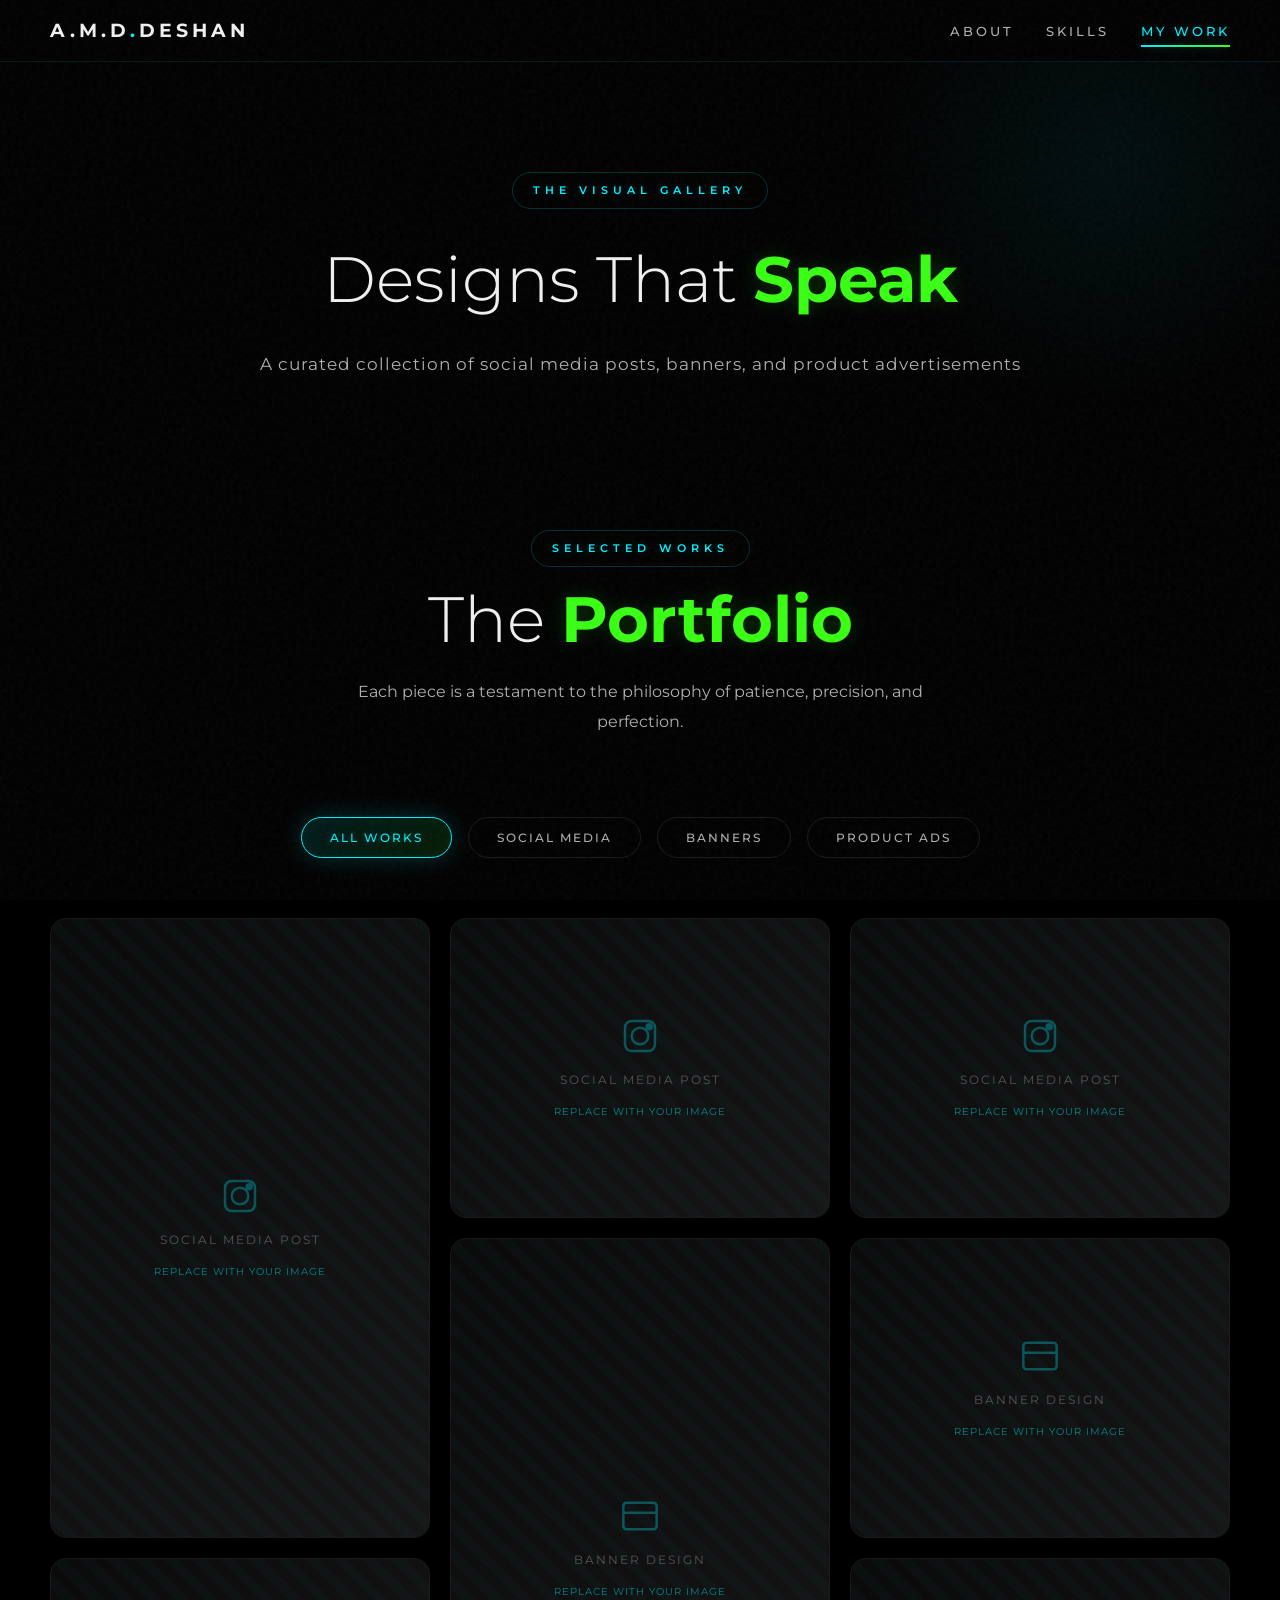
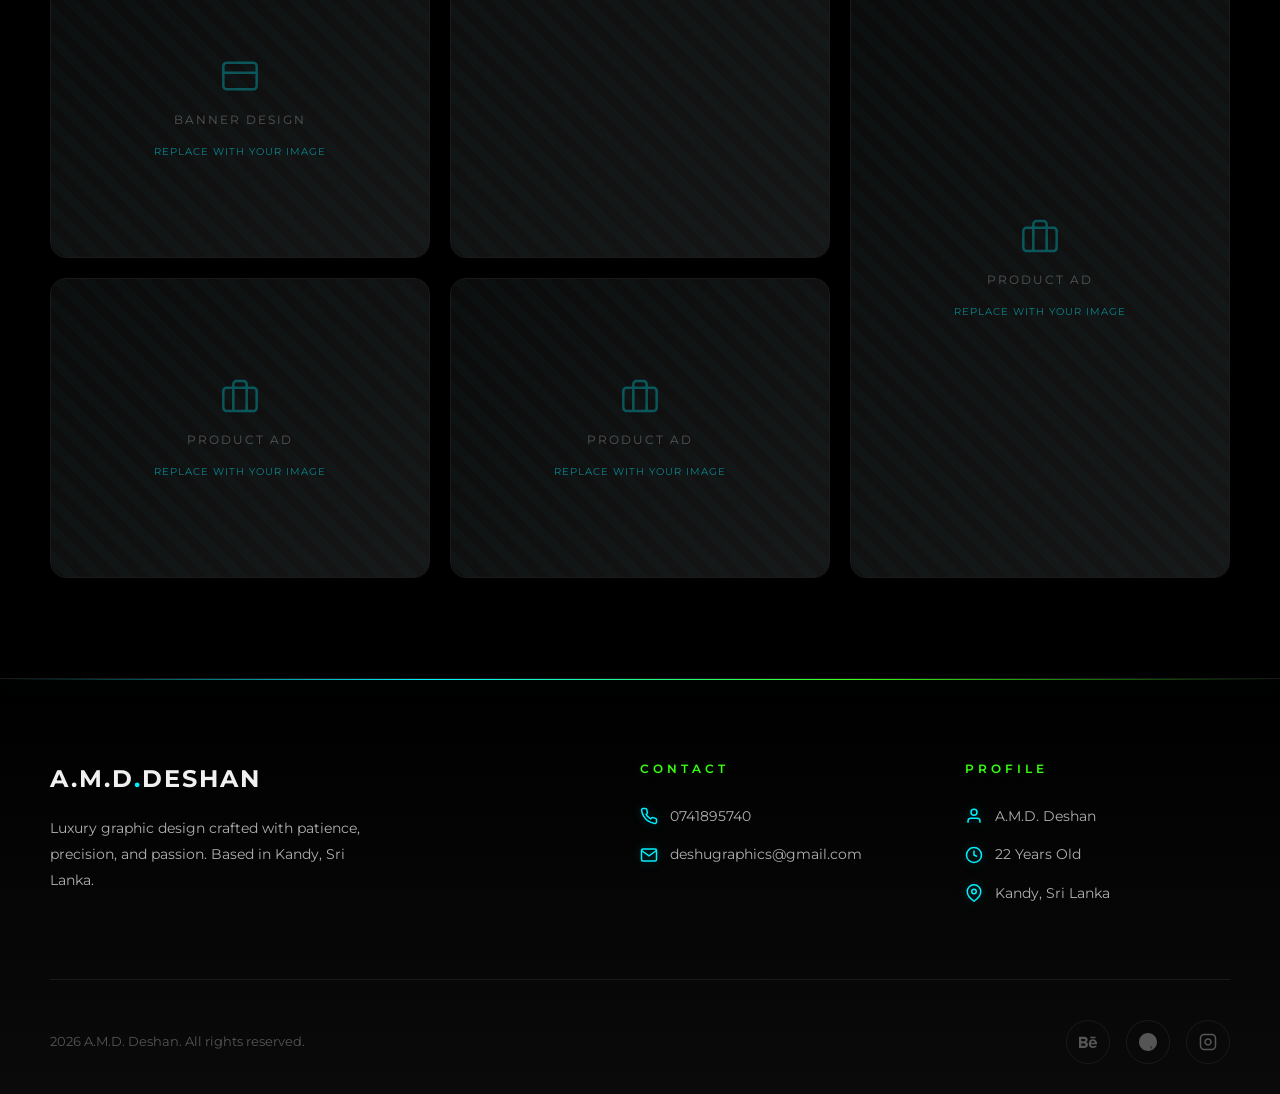
==== work.html @ 345502a8 "Add files via upload" ====
<!DOCTYPE html>
<html lang="en">
<head>
  <meta charset="UTF-8">
  <meta name="viewport" content="width=device-width, initial-scale=1.0">
  <title>My Work — A.M.D. Deshan</title>
  <link rel="preconnect" href="https://fonts.googleapis.com">
  <link href="https://fonts.googleapis.com/css2?family=Montserrat:wght@300;400;500;600;700;900&display=swap" rel="stylesheet">
  <link rel="stylesheet" href="style.css">
</head>
<body>

  <!-- Navigation -->
  <nav class="nav scrolled" id="nav">
    <a href="index.html" class="nav-logo">A.M.D<span>.</span>DESHAN</a>
    <ul class="nav-links">
      <li><a href="index.html">About</a></li>
      <li><a href="skills.html">Skills</a></li>
      <li><a href="work.html" class="active">My Work</a></li>
    </ul>
  </nav>

  <!-- Gallery Hero -->
  <section class="gallery-hero">
    <div class="gallery-hero-content">
      <span class="section-tag">The Visual Gallery</span>
      <h1>Designs That <strong>Speak</strong></h1>
      <p>A curated collection of social media posts, banners, and product advertisements</p>
    </div>
  </section>

  <!-- Gallery Section -->
  <section class="gallery-section">
    <div class="section-header reveal">
      <span class="section-tag">Selected Works</span>
      <h2 class="section-title">The <strong>Portfolio</strong></h2>
      <p class="section-desc">Each piece is a testament to the philosophy of patience, precision, and perfection.</p>
    </div>

    <div class="gallery-filters reveal">
      <button class="gallery-filter active" data-filter="all">All Works</button>
      <button class="gallery-filter" data-filter="social">Social Media</button>
      <button class="gallery-filter" data-filter="banner">Banners</button>
      <button class="gallery-filter" data-filter="ads">Product Ads</button>
    </div>

    <div class="gallery-grid">
      <!-- Social Media Posts -->
      <div class="gallery-item reveal" data-category="social">
        <div class="gallery-placeholder">
          <svg viewBox="0 0 24 24" fill="none" stroke="currentColor" stroke-width="1.5"><rect x="3" y="3" width="18" height="18" rx="4"/><circle cx="12" cy="12" r="5"/><circle cx="17.5" cy="6.5" r="1.5" fill="currentColor"/></svg>
          <span>Social Media Post</span>
          <span class="placeholder-hint">Replace with your image</span>
        </div>
        <div class="gallery-overlay">
          <h4>Brand Social Campaign</h4>
          <span class="project-type">Instagram / Facebook</span>
          <p class="project-desc">Luxury product showcase with premium typography and bold color blocking.</p>
          <div class="color-palette">
            <span style="background:#1A1A1A;"></span>
            <span style="background:#002366;"></span>
            <span style="background:#D4AF37;"></span>
            <span style="background:#F5F5F5;"></span>
          </div>
        </div>
      </div>

      <div class="gallery-item reveal" data-category="social">
        <div class="gallery-placeholder">
          <svg viewBox="0 0 24 24" fill="none" stroke="currentColor" stroke-width="1.5"><rect x="3" y="3" width="18" height="18" rx="4"/><circle cx="12" cy="12" r="5"/><circle cx="17.5" cy="6.5" r="1.5" fill="currentColor"/></svg>
          <span>Social Media Post</span>
          <span class="placeholder-hint">Replace with your image</span>
        </div>
        <div class="gallery-overlay">
          <h4>Luxury Lifestyle Post</h4>
          <span class="project-type">Instagram Story</span>
          <p class="project-desc">Elegant lifestyle brand promotion with cinematic gradients and serif fonts.</p>
          <div class="color-palette">
            <span style="background:#0a0a0a;"></span>
            <span style="background:#00F0FF;"></span>
            <span style="background:#39FF14;"></span>
            <span style="background:#ffffff;"></span>
          </div>
        </div>
      </div>

      <div class="gallery-item reveal" data-category="social">
        <div class="gallery-placeholder">
          <svg viewBox="0 0 24 24" fill="none" stroke="currentColor" stroke-width="1.5"><rect x="3" y="3" width="18" height="18" rx="4"/><circle cx="12" cy="12" r="5"/><circle cx="17.5" cy="6.5" r="1.5" fill="currentColor"/></svg>
          <span>Social Media Post</span>
          <span class="placeholder-hint">Replace with your image</span>
        </div>
        <div class="gallery-overlay">
          <h4>Premium Product Showcase</h4>
          <span class="project-type">Social Media Carousel</span>
          <p class="project-desc">Multi-slide product launch campaign with consistent visual identity.</p>
          <div class="color-palette">
            <span style="background:#000000;"></span>
            <span style="background:#C0C0C0;"></span>
            <span style="background:#FF6B35;"></span>
            <span style="background:#1a1a2e;"></span>
          </div>
        </div>
      </div>

      <!-- Banners -->
      <div class="gallery-item reveal" data-category="banner">
        <div class="gallery-placeholder">
          <svg viewBox="0 0 24 24" fill="none" stroke="currentColor" stroke-width="1.5"><rect x="2" y="4" width="20" height="16" rx="2"/><line x1="2" y1="10" x2="22" y2="10"/></svg>
          <span>Banner Design</span>
          <span class="placeholder-hint">Replace with your image</span>
        </div>
        <div class="gallery-overlay">
          <h4>Corporate Web Banner</h4>
          <span class="project-type">Website Header</span>
          <p class="project-desc">Clean, corporate hero banner with subtle gradients and modern sans-serif typography.</p>
          <div class="color-palette">
            <span style="background:#1A1A1A;"></span>
            <span style="background:#002366;"></span>
            <span style="background:#00F0FF;"></span>
            <span style="background:#ffffff;"></span>
          </div>
        </div>
      </div>

      <div class="gallery-item reveal" data-category="banner">
        <div class="gallery-placeholder">
          <svg viewBox="0 0 24 24" fill="none" stroke="currentColor" stroke-width="1.5"><rect x="2" y="4" width="20" height="16" rx="2"/><line x1="2" y1="10" x2="22" y2="10"/></svg>
          <span>Banner Design</span>
          <span class="placeholder-hint">Replace with your image</span>
        </div>
        <div class="gallery-overlay">
          <h4>Event Promotional Banner</h4>
          <span class="project-type">Digital Marketing</span>
          <p class="project-desc">High-impact event banner with bold typography and energetic color palette.</p>
          <div class="color-palette">
            <span style="background:#0F0F0F;"></span>
            <span style="background:#FF3366;"></span>
            <span style="background:#39FF14;"></span>
            <span style="background:#FFD700;"></span>
          </div>
        </div>
      </div>

      <div class="gallery-item reveal" data-category="banner">
        <div class="gallery-placeholder">
          <svg viewBox="0 0 24 24" fill="none" stroke="currentColor" stroke-width="1.5"><rect x="2" y="4" width="20" height="16" rx="2"/><line x1="2" y1="10" x2="22" y2="10"/></svg>
          <span>Banner Design</span>
          <span class="placeholder-hint">Replace with your image</span>
        </div>
        <div class="gallery-overlay">
          <h4>Brand Identity Banner</h4>
          <span class="project-type">Marketing Campaign</span>
          <p class="project-desc">Brand awareness header with cohesive visual language and premium feel.</p>
          <div class="color-palette">
            <span style="background:#000000;"></span>
            <span style="background:#D4AF37;"></span>
            <span style="background:#1a1a1a;"></span>
            <span style="background:#f0f0f0;"></span>
          </div>
        </div>
      </div>

      <!-- Product Ads -->
      <div class="gallery-item reveal" data-category="ads">
        <div class="gallery-placeholder">
          <svg viewBox="0 0 24 24" fill="none" stroke="currentColor" stroke-width="1.5"><rect x="2" y="7" width="20" height="14" rx="2" ry="2"/><path d="M16 21V5a2 2 0 0 0-2-2h-4a2 2 0 0 0-2 2v16"/></svg>
          <span>Product Ad</span>
          <span class="placeholder-hint">Replace with your image</span>
        </div>
        <div class="gallery-overlay">
          <h4>Luxury Product Advertisement</h4>
          <span class="project-type">Product Launch</span>
          <p class="project-desc">Premium product ad with dramatic lighting effects and sophisticated layout.</p>
          <div class="color-palette">
            <span style="background:#000000;"></span>
            <span style="background:#8B0000;"></span>
            <span style="background:#D4AF37;"></span>
            <span style="background:#ffffff;"></span>
          </div>
        </div>
      </div>

      <div class="gallery-item reveal" data-category="ads">
        <div class="gallery-placeholder">
          <svg viewBox="0 0 24 24" fill="none" stroke="currentColor" stroke-width="1.5"><rect x="2" y="7" width="20" height="14" rx="2" ry="2"/><path d="M16 21V5a2 2 0 0 0-2-2h-4a2 2 0 0 0-2 2v16"/></svg>
          <span>Product Ad</span>
          <span class="placeholder-hint">Replace with your image</span>
        </div>
        <div class="gallery-overlay">
          <h4>E-Commerce Product Poster</h4>
          <span class="project-type">Online Store</span>
          <p class="project-desc">Conversion-focused e-commerce design with clear hierarchy and compelling CTAs.</p>
          <div class="color-palette">
            <span style="background:#0a0a0a;"></span>
            <span style="background:#00C9A7;"></span>
            <span style="background:#ffffff;"></span>
            <span style="background:#2d2d2d;"></span>
          </div>
        </div>
      </div>

      <div class="gallery-item reveal" data-category="ads">
        <div class="gallery-placeholder">
          <svg viewBox="0 0 24 24" fill="none" stroke="currentColor" stroke-width="1.5"><rect x="2" y="7" width="20" height="14" rx="2" ry="2"/><path d="M16 21V5a2 2 0 0 0-2-2h-4a2 2 0 0 0-2 2v16"/></svg>
          <span>Product Ad</span>
          <span class="placeholder-hint">Replace with your image</span>
        </div>
        <div class="gallery-overlay">
          <h4>Premium Brand Promotion</h4>
          <span class="project-type">Brand Awareness</span>
          <p class="project-desc">High-end brand promotion with elegant composition and refined color grading.</p>
          <div class="color-palette">
            <span style="background:#000000;"></span>
            <span style="background:#B8860B;"></span>
            <span style="background:#1a1a1a;"></span>
            <span style="background:#E8E8E8;"></span>
          </div>
        </div>
      </div>
    </div>
  </section>

  <!-- Footer -->
  <footer class="footer">
    <div class="footer-grid">
      <div class="footer-brand">
        <h3>A.M.D<span>.</span>DESHAN</h3>
        <p>Luxury graphic design crafted with patience, precision, and passion. Based in Kandy, Sri Lanka.</p>
      </div>
      <div class="footer-section">
        <h4>Contact</h4>
        <ul>
          <li>
            <svg viewBox="0 0 24 24" fill="none" stroke="currentColor" stroke-width="2"><path d="M22 16.92v3a2 2 0 0 1-2.18 2 19.79 19.79 0 0 1-8.63-3.07 19.5 19.5 0 0 1-6-6 19.79 19.79 0 0 1-3.07-8.67A2 2 0 0 1 4.11 2h3a2 2 0 0 1 2 1.72 12.84 12.84 0 0 0 .7 2.81 2 2 0 0 1-.45 2.11L8.09 9.91a16 16 0 0 0 6 6l1.27-1.27a2 2 0 0 1 2.11-.45 12.84 12.84 0 0 0 2.81.7A2 2 0 0 1 22 16.92z"/></svg>
            0741895740
          </li>
          <li>
            <svg viewBox="0 0 24 24" fill="none" stroke="currentColor" stroke-width="2"><path d="M4 4h16c1.1 0 2 .9 2 2v12c0 1.1-.9 2-2 2H4c-1.1 0-2-.9-2-2V6c0-1.1.9-2 2-2z"/><polyline points="22,6 12,13 2,6"/></svg>
            deshugraphics@gmail.com
          </li>
        </ul>
      </div>
      <div class="footer-section">
        <h4>Profile</h4>
        <ul>
          <li>
            <svg viewBox="0 0 24 24" fill="none" stroke="currentColor" stroke-width="2"><path d="M20 21v-2a4 4 0 0 0-4-4H8a4 4 0 0 0-4 4v2"/><circle cx="12" cy="7" r="4"/></svg>
            A.M.D. Deshan
          </li>
          <li>
            <svg viewBox="0 0 24 24" fill="none" stroke="currentColor" stroke-width="2"><circle cx="12" cy="12" r="10"/><polyline points="12 6 12 12 16 14"/></svg>
            22 Years Old
          </li>
          <li>
            <svg viewBox="0 0 24 24" fill="none" stroke="currentColor" stroke-width="2"><path d="M21 10c0 7-9 13-9 13s-9-6-9-13a9 9 0 0 1 18 0z"/><circle cx="12" cy="10" r="3"/></svg>
            Kandy, Sri Lanka
          </li>
        </ul>
      </div>
    </div>
    <div class="footer-bottom">
      <p> 2026 A.M.D. Deshan. All rights reserved.</p>
      <div class="footer-social">
        <a href="#" aria-label="Behance">
          <svg width="18" height="18" viewBox="0 0 24 24" fill="currentColor"><path d="M22 7h-7v-2h7v2zm1.726 10c-.442 1.297-2.029 3-5.101 3-3.074 0-5.564-1.729-5.564-5.675 0-3.91 2.325-5.92 5.466-5.92 3.082 0 4.964 1.782 5.375 4.426.078.506.109 1.188.095 2.14h-8.027c.13 3.211 3.483 3.312 4.588 2.029h3.168zm-7.686-4h4.965c-.105-1.547-1.136-2.219-2.477-2.219-1.466 0-2.277.768-2.488 2.219zm-9.574 6.988h-6.466v-14.967h6.953c5.476.081 5.58 5.444 2.72 6.906 3.461 1.26 3.577 8.061-3.207 8.061zm-3.466-8.988h3.584c2.508 0 2.906-3-.312-3h-3.272v3zm3.391 3h-3.391v3.016h3.341c3.055 0 2.868-3.016.05-3.016z"/></svg>
        </a>
        <a href="#" aria-label="Dribbble">
          <svg width="18" height="18" viewBox="0 0 24 24" fill="currentColor"><path d="M12 24c6.627 0 12-5.373 12-12s-5.373-12-12-12-12 5.373-12 12 5.373 12 12 12zm10.01-10.679c-.348-.113-3.142-.943-6.32-.433 1.326 3.639 1.867 6.597 1.971 7.218 2.267-1.537 3.859-3.969 4.349-6.785zm-6.043 7.711c-.148-.873-.767-3.938-2.184-7.674-1.604.553-3.388.865-5.366.865-1.379 0-2.82-.198-4.29-.576 2.593 2.475 6.081 4.001 9.907 4.001 1.526 0 2.998-.239 4.394-.685 1.529-.497 2.928-1.249 4.148-2.199-1.201.027-2.368.027-3.52.027-.149 0-.298-.002-.447-.007-1.337-.043-2.602-.201-3.783-.462 1.081 2.527 1.897 4.809 2.389 6.649 2.47-1.396 4.456-3.548 5.603-6.184-.829.027-1.669.027-2.505.027-.32 0-.64-.002-.959-.007-1.334-.043-2.598-.201-3.779-.462 1.08 2.527 1.897 4.809 2.389 6.649 2.47-1.396 4.456-3.548 5.603-6.184z"/></svg>
        </a>
        <a href="#" aria-label="Instagram">
          <svg width="18" height="18" viewBox="0 0 24 24" fill="none" stroke="currentColor" stroke-width="2"><rect x="2" y="2" width="20" height="20" rx="5" ry="5"/><path d="M16 11.37A4 4 0 1 1 12.63 8 4 4 0 0 1 16 11.37z"/><line x1="17.5" y1="6.5" x2="17.51" y2="6.5"/></svg>
        </a>
      </div>
    </div>
  </footer>

  <script src="script.js"></script>
</body>
</html>
---- style.css ----
/* ==========================================
   A.M.D. DESHAN — CYBER-LUXURY PORTFOLIO
   Colors: Matte Black (#000000) + Neon Blue (#00F0FF) + Neon Green (#39FF14)
   ========================================== */

:root {
  --bg-primary: #000000;
  --bg-secondary: #0a0a0a;
  --bg-tertiary: #111111;
  --neon-blue: #00F0FF;
  --neon-blue-dim: #00F0FF40;
  --neon-green: #39FF14;
  --neon-green-dim: #39FF1430;
  --text-primary: #F0F0F0;
  --text-secondary: #B0B0B0;
  --text-muted: #555555;
  --border-subtle: #1a1a1a;
  --transition-smooth: all 0.4s cubic-bezier(0.25, 0.46, 0.45, 0.94);
  --transition-glow: all 0.3s ease;
}

* { margin: 0; padding: 0; box-sizing: border-box; }

html { scroll-behavior: smooth; }

body {
  font-family: 'Montserrat', 'Segoe UI', -apple-system, sans-serif;
  background-color: var(--bg-primary);
  color: var(--text-primary);
  line-height: 1.7;
  overflow-x: hidden;
  -webkit-font-smoothing: antialiased;
}

a { text-decoration: none; color: inherit; }
img { max-width: 100%; display: block; }

/* ==========================================
   FILM GRAIN & TEXTURE OVERLAY (Global)
   ========================================== */
body::before {
  content: '';
  position: fixed;
  top: 0; left: 0;
  width: 100%; height: 100%;
  pointer-events: none;
  z-index: 9999;
  opacity: 0.04;
  background-image: url("data:image/svg+xml,%3Csvg viewBox='0 0 256 256' xmlns='http://www.w3.org/2000/svg'%3E%3Cfilter id='noise'%3E%3CfeTurbulence type='fractalNoise' baseFrequency='0.85' numOctaves='4' stitchTiles='stitch'/%3E%3C/filter%3E%3Crect width='100%25' height='100%25' filter='url(%23noise)'/%3E%3C/svg%3E");
  background-repeat: repeat;
  animation: grain 0.5s steps(10) infinite;
}

@keyframes grain {
  0%, 100% { transform: translate(0, 0); }
  10% { transform: translate(-2%, -2%); }
  20% { transform: translate(2%, 2%); }
  30% { transform: translate(-1%, 1%); }
  40% { transform: translate(1%, -1%); }
  50% { transform: translate(-2%, 2%); }
  60% { transform: translate(2%, -2%); }
  70% { transform: translate(-1%, -1%); }
  80% { transform: translate(1%, 1%); }
  90% { transform: translate(-2%, -1%); }
}

/* Light leak overlay */
body::after {
  content: '';
  position: fixed;
  top: 0; left: 0;
  width: 100%; height: 100%;
  pointer-events: none;
  z-index: 9998;
  opacity: 0.03;
  background: radial-gradient(ellipse at 20% 50%, rgba(0, 240, 255, 0.15) 0%, transparent 50%),
              radial-gradient(ellipse at 80% 50%, rgba(57, 255, 20, 0.1) 0%, transparent 50%);
}

/* ==========================================
   CUSTOM SCROLLBAR (Neon)
   ========================================== */
::-webkit-scrollbar { width: 6px; }
::-webkit-scrollbar-track { background: var(--bg-primary); }
::-webkit-scrollbar-thumb { background: linear-gradient(180deg, var(--neon-blue), var(--neon-green)); border-radius: 3px; }

/* ==========================================
   NAVIGATION
   ========================================== */
.nav {
  position: fixed;
  top: 0; left: 0;
  width: 100%;
  z-index: 1000;
  padding: 20px 50px;
  display: flex;
  justify-content: space-between;
  align-items: center;
  transition: var(--transition-smooth);
  background: transparent;
}

.nav.scrolled {
  background: rgba(0, 0, 0, 0.9);
  backdrop-filter: blur(20px);
  padding: 14px 50px;
  border-bottom: 1px solid rgba(0, 240, 255, 0.1);
}

.nav-logo {
  font-size: 1.2rem;
  font-weight: 700;
  letter-spacing: 4px;
  color: var(--text-primary);
}

.nav-logo span {
  color: var(--neon-blue);
  text-shadow: 0 0 20px var(--neon-blue-dim), 0 0 40px var(--neon-blue-dim);
}

.nav-links {
  display: flex;
  gap: 32px;
  list-style: none;
}

.nav-links a {
  font-size: 0.8rem;
  font-weight: 500;
  letter-spacing: 3px;
  text-transform: uppercase;
  color: var(--text-secondary);
  position: relative;
  padding: 6px 0;
  transition: var(--transition-glow);
}

.nav-links a::after {
  content: '';
  position: absolute;
  bottom: -2px; left: 0;
  width: 0; height: 2px;
  background: linear-gradient(90deg, var(--neon-blue), var(--neon-green));
  transition: var(--transition-smooth);
  box-shadow: 0 0 10px var(--neon-blue-dim);
}

.nav-links a:hover,
.nav-links a.active {
  color: var(--neon-blue);
  text-shadow: 0 0 10px var(--neon-blue-dim);
}

.nav-links a:hover::after,
.nav-links a.active::after {
  width: 100%;
}

/* ==========================================
   SIGNATURE HERO (All Pages)
   ========================================== */
.signature-hero {
  position: relative;
  min-height: 100vh;
  display: flex;
  flex-direction: column;
  align-items: center;
  justify-content: center;
  text-align: center;
  padding: 120px 40px 80px;
  overflow: hidden;
  background: var(--bg-primary);
}

/* Signature text */
.signature-text {
  font-size: clamp(3rem, 10vw, 9rem);
  font-weight: 900;
  letter-spacing: -2px;
  line-height: 1;
  color: var(--text-primary);
  position: relative;
  z-index: 2;
  text-transform: uppercase;
}

.signature-text .line-1 {
  display: block;
  font-size: 0.5em;
  font-weight: 300;
  letter-spacing: 12px;
  color: var(--neon-green);
  text-shadow: 0 0 20px var(--neon-green-dim), 0 0 40px var(--neon-green-dim);
  margin-bottom: 8px;
  animation: flicker 3s ease-in-out infinite;
}

.signature-text .line-2 {
  display: block;
  background: linear-gradient(135deg, var(--text-primary), var(--neon-blue), var(--neon-green));
  -webkit-background-clip: text;
  -webkit-text-fill-color: transparent;
  background-clip: text;
  filter: drop-shadow(0 0 30px rgba(0, 240, 255, 0.3));
}

@keyframes flicker {
  0%, 100% { opacity: 1; }
  50% { opacity: 0.8; }
  52% { opacity: 0.3; }
  54% { opacity: 1; }
  90% { opacity: 0.9; }
}

/* Designer photo area */
.designer-photo-container {
  position: relative;
  width: 320px;
  height: 400px;
  margin: 50px auto 0;
  border-radius: 20px;
  overflow: hidden;
  border: 1px solid rgba(0, 240, 255, 0.2);
  box-shadow: 0 0 60px rgba(0, 240, 255, 0.1), inset 0 0 60px rgba(0, 0, 0, 0.5);
}

.designer-photo-container::before {
  content: '';
  position: absolute;
  inset: 0;
  background: linear-gradient(180deg, transparent 40%, rgba(0, 0, 0, 0.9) 100%),
              linear-gradient(90deg, rgba(0, 240, 255, 0.05) 0%, transparent 50%, rgba(57, 255, 20, 0.05) 100%);
  z-index: 2;
  pointer-events: none;
}

.designer-photo-container::after {
  content: '';
  position: absolute;
  inset: -2px;
  border-radius: 20px;
  padding: 2px;
  background: linear-gradient(135deg, var(--neon-blue), var(--neon-green), transparent, var(--neon-blue));
  -webkit-mask: linear-gradient(#fff 0 0) content-box, linear-gradient(#fff 0 0);
  -webkit-mask-composite: xor;
  mask-composite: exclude;
  opacity: 0.5;
  animation: borderGlow 3s ease-in-out infinite alternate;
}

@keyframes borderGlow {
  0% { opacity: 0.3; }
  100% { opacity: 0.7; }
}

.designer-photo-placeholder {
  width: 100%;
  height: 100%;
  background: linear-gradient(135deg, #0a0a0a, #1a1a1a);
  display: flex;
  flex-direction: column;
  align-items: center;
  justify-content: center;
  color: var(--text-muted);
  gap: 16px;
}

.designer-photo-placeholder svg {
  width: 64px;
  height: 64px;
  opacity: 0.4;
  color: var(--neon-blue);
}

.designer-photo-placeholder span {
  font-size: 0.75rem;
  letter-spacing: 3px;
  text-transform: uppercase;
  color: var(--text-muted);
}

.designer-photo-placeholder .photo-hint {
  font-size: 0.65rem;
  color: var(--neon-blue);
  opacity: 0.6;
  letter-spacing: 2px;
}

/* Tagline below photo */
.hero-tagline {
  margin-top: 40px;
  font-size: 1rem;
  font-weight: 300;
  letter-spacing: 4px;
  text-transform: uppercase;
  color: var(--text-secondary);
  position: relative;
  z-index: 2;
}

.hero-tagline span {
  color: var(--neon-green);
  font-weight: 500;
}

/* Scroll indicator */
.scroll-indicator {
  position: absolute;
  bottom: 30px;
  left: 50%;
  transform: translateX(-50%);
  display: flex;
  flex-direction: column;
  align-items: center;
  gap: 10px;
  animation: bounce 2s infinite;
  z-index: 2;
}

.scroll-indicator span {
  font-size: 0.6rem;
  letter-spacing: 4px;
  text-transform: uppercase;
  color: var(--text-muted);
}

.scroll-line {
  width: 1px;
  height: 50px;
  background: linear-gradient(to bottom, var(--neon-blue), var(--neon-green), transparent);
}

@keyframes bounce {
  0%, 20%, 50%, 80%, 100% { transform: translateX(-50%) translateY(0); }
  40% { transform: translateX(-50%) translateY(-10px); }
  60% { transform: translateX(-50%) translateY(-5px); }
}

/* ==========================================
   SECTION HEADERS
   ========================================== */
.section-header {
  text-align: center;
  margin-bottom: 80px;
  position: relative;
}

.section-tag {
  font-size: 0.7rem;
  font-weight: 600;
  letter-spacing: 5px;
  text-transform: uppercase;
  color: var(--neon-blue);
  text-shadow: 0 0 10px var(--neon-blue-dim);
  margin-bottom: 16px;
  display: inline-block;
  padding: 8px 20px;
  border: 1px solid rgba(0, 240, 255, 0.2);
  border-radius: 50px;
}

.section-title {
  font-size: clamp(2rem, 5vw, 4rem);
  font-weight: 300;
  line-height: 1.15;
  margin-bottom: 20px;
}

.section-title strong {
  font-weight: 700;
  color: var(--neon-green);
  text-shadow: 0 0 20px var(--neon-green-dim);
}

.section-desc {
  font-size: 1rem;
  color: var(--text-secondary);
  max-width: 600px;
  margin: 0 auto;
  line-height: 1.9;
}

/* ==========================================
   ABOUT / PHILOSOPHY SECTION
   ========================================== */
.philosophy-section {
  padding: 120px 50px;
  max-width: 1200px;
  margin: 0 auto;
  position: relative;
}

.philosophy-section::before {
  content: '';
  position: absolute;
  top: 0; left: 50%;
  transform: translateX(-50%);
  width: 1px; height: 80px;
  background: linear-gradient(to bottom, transparent, var(--neon-blue), transparent);
}

.philosophy-grid {
  display: grid;
  grid-template-columns: repeat(3, 1fr);
  gap: 30px;
}

.philosophy-card {
  background: linear-gradient(135deg, rgba(10, 10, 10, 0.9), rgba(20, 20, 20, 0.9));
  border: 1px solid var(--border-subtle);
  padding: 50px 35px;
  border-radius: 16px;
  transition: var(--transition-smooth);
  position: relative;
  overflow: hidden;
}

.philosophy-card::before {
  content: '';
  position: absolute;
  top: 0; left: 0;
  width: 100%; height: 3px;
  background: linear-gradient(90deg, var(--neon-blue), var(--neon-green));
  transform: scaleX(0);
  transform-origin: left;
  transition: var(--transition-smooth);
  box-shadow: 0 0 20px var(--neon-blue-dim);
}

.philosophy-card:hover {
  transform: translateY(-10px);
  border-color: rgba(0, 240, 255, 0.3);
  box-shadow: 0 20px 60px rgba(0, 240, 255, 0.08), 0 0 40px rgba(57, 255, 20, 0.05);
}

.philosophy-card:hover::before {
  transform: scaleX(1);
}

.philosophy-icon {
  width: 56px;
  height: 56px;
  border-radius: 14px;
  display: flex;
  align-items: center;
  justify-content: center;
  margin-bottom: 28px;
  font-size: 1.5rem;
  background: linear-gradient(135deg, rgba(0, 240, 255, 0.1), rgba(57, 255, 20, 0.1));
  border: 1px solid rgba(0, 240, 255, 0.2);
  color: var(--neon-blue);
  box-shadow: 0 0 20px rgba(0, 240, 255, 0.1);
}

.philosophy-card h3 {
  font-size: 1.2rem;
  font-weight: 600;
  margin-bottom: 16px;
  letter-spacing: -0.5px;
  color: var(--text-primary);
}

.philosophy-card p {
  font-size: 0.9rem;
  color: var(--text-secondary);
  line-height: 1.8;
}

/* Pledge / Quote Section */
.pledge-section {
  margin-top: 100px;
  text-align: center;
  padding: 80px 50px;
  background: linear-gradient(135deg, rgba(0, 240, 255, 0.03), rgba(57, 255, 20, 0.02));
  border-radius: 24px;
  border: 1px solid var(--border-subtle);
  position: relative;
  overflow: hidden;
}

.pledge-section::before {
  content: '"';
  font-size: 20rem;
  font-family: Georgia, serif;
  color: rgba(0, 240, 255, 0.05);
  position: absolute;
  top: -80px;
  left: 30px;
  line-height: 1;
  pointer-events: none;
}

.pledge-section::after {
  content: '';
  position: absolute;
  top: 0; left: 0;
  width: 100%; height: 100%;
  background: url("data:image/svg+xml,%3Csvg width='60' height='60' viewBox='0 0 60 60' xmlns='http://www.w3.org/2000/svg'%3E%3Cg fill='none' fill-rule='evenodd'%3E%3Cg fill='%2300F0FF' fill-opacity='0.03'%3E%3Cpath d='M36 34v-4h-2v4h-4v2h4v4h2v-4h4v-2h-4zm0-30V0h-2v4h-4v2h4v4h2V6h4V4h-4zM6 34v-4H4v4H0v2h4v4h2v-4h4v-2H6zM6 4V0H4v4H0v2h4v4h2V6h4V4H6z'/%3E%3C/g%3E%3C/g%3E%3C/svg%3E");
  pointer-events: none;
  opacity: 0.5;
}

.pledge-section h3 {
  font-size: 1.8rem;
  font-weight: 300;
  margin-bottom: 30px;
  position: relative;
  z-index: 1;
  color: var(--neon-blue);
  text-shadow: 0 0 20px var(--neon-blue-dim);
}

.pledge-section p {
  font-size: 1.05rem;
  color: var(--text-secondary);
  max-width: 700px;
  margin: 0 auto 20px;
  line-height: 1.9;
  position: relative;
  z-index: 1;
}

.pledge-section .pledge-highlight {
  color: var(--neon-green);
  font-weight: 700;
  display: block;
  margin-top: 24px;
  font-size: 0.85rem;
  letter-spacing: 3px;
  text-transform: uppercase;
  text-shadow: 0 0 15px var(--neon-green-dim);
  position: relative;
  z-index: 1;
}

.pledge-section .location-tag {
  display: inline-flex;
  align-items: center;
  gap: 8px;
  margin-top: 20px;
  padding: 8px 20px;
  background: rgba(0, 240, 255, 0.05);
  border: 1px solid rgba(0, 240, 255, 0.15);
  border-radius: 50px;
  font-size: 0.75rem;
  color: var(--neon-blue);
  letter-spacing: 2px;
  text-transform: uppercase;
  position: relative;
  z-index: 1;
}

/* ==========================================
   SKILLS PAGE HERO
   ========================================== */
.skills-hero {
  min-height: 50vh;
  display: flex;
  align-items: center;
  justify-content: center;
  padding-top: 100px;
  position: relative;
  overflow: hidden;
}

.skills-hero::before {
  content: '';
  position: absolute;
  top: -50%; right: -20%;
  width: 700px; height: 700px;
  background: radial-gradient(circle, rgba(0, 240, 255, 0.08) 0%, transparent 60%);
  pointer-events: none;
}

.skills-hero::after {
  content: '';
  position: absolute;
  bottom: -30%; left: -10%;
  width: 500px; height: 500px;
  background: radial-gradient(circle, rgba(57, 255, 20, 0.06) 0%, transparent 60%);
  pointer-events: none;
}

.skills-hero-content {
  text-align: center;
  z-index: 2;
  position: relative;
}

.skills-hero-content h1 {
  font-size: clamp(2.5rem, 5vw, 4rem);
  font-weight: 300;
  margin-bottom: 16px;
}

.skills-hero-content h1 strong {
  font-weight: 700;
  color: var(--neon-green);
  text-shadow: 0 0 20px var(--neon-green-dim);
}

.skills-hero-content p {
  color: var(--text-secondary);
  font-size: 1.05rem;
  letter-spacing: 1px;
}

/* ==========================================
   SKILLS GRID & GLOWING PROGRESS BARS
   ========================================== */
.skills-section {
  padding: 100px 50px;
  max-width: 1100px;
  margin: 0 auto;
}

.skills-grid {
  display: grid;
  grid-template-columns: repeat(3, 1fr);
  gap: 35px;
  margin-bottom: 80px;
}

.skill-card {
  background: linear-gradient(135deg, rgba(10, 10, 10, 0.95), rgba(15, 15, 15, 0.95));
  border: 1px solid var(--border-subtle);
  border-radius: 20px;
  padding: 50px 35px;
  text-align: center;
  transition: var(--transition-smooth);
  position: relative;
  overflow: hidden;
}

.skill-card:hover {
  transform: translateY(-12px);
  border-color: rgba(0, 240, 255, 0.3);
  box-shadow: 0 25px 70px rgba(0, 240, 255, 0.1), 0 0 40px rgba(57, 255, 20, 0.05);
}

.skill-icon {
  width: 80px;
  height: 80px;
  border-radius: 24px;
  display: flex;
  align-items: center;
  justify-content: center;
  margin: 0 auto 28px;
  font-size: 1.8rem;
  font-weight: 700;
  color: var(--bg-primary);
  position: relative;
  overflow: hidden;
}

.skill-icon::before {
  content: '';
  position: absolute;
  inset: 0;
  background: linear-gradient(135deg, var(--neon-blue), var(--neon-green));
  z-index: 0;
}

.skill-icon span {
  position: relative;
  z-index: 1;
  font-weight: 800;
}

.skill-card h3 {
  font-size: 1.3rem;
  font-weight: 600;
  margin-bottom: 6px;
  color: var(--text-primary);
}

.skill-card .skill-fullname {
  font-size: 0.8rem;
  color: var(--text-muted);
  margin-bottom: 32px;
  letter-spacing: 2px;
  text-transform: uppercase;
}

/* Glowing progress bars */
.progress-container {
  width: 100%;
  height: 10px;
  background: rgba(255, 255, 255, 0.05);
  border-radius: 10px;
  overflow: hidden;
  margin-bottom: 20px;
  position: relative;
  box-shadow: inset 0 0 10px rgba(0, 0, 0, 0.5);
}

.progress-bar {
  height: 100%;
  border-radius: 10px;
  width: 0;
  transition: width 1.8s cubic-bezier(0.25, 0.46, 0.45, 0.94);
  position: relative;
  overflow: hidden;
}

.progress-bar::after {
  content: '';
  position: absolute;
  top: 0; left: 0; right: 0; bottom: 0;
  background: linear-gradient(90deg, transparent, rgba(255, 255, 255, 0.3), transparent);
  animation: shimmer 2s infinite;
}

@keyframes shimmer {
  0% { transform: translateX(-100%); }
  100% { transform: translateX(100%); }
}

.progress-bar.ps { background: linear-gradient(90deg, var(--neon-blue), var(--neon-green)); box-shadow: 0 0 20px rgba(0, 240, 255, 0.4); }
.progress-bar.ai { background: linear-gradient(90deg, var(--neon-green), var(--neon-blue)); box-shadow: 0 0 20px rgba(57, 255, 20, 0.3); }
.progress-bar.cdr { background: linear-gradient(90deg, var(--neon-blue), var(--neon-green)); box-shadow: 0 0 20px rgba(0, 240, 255, 0.3); }

.skill-percent {
  font-size: 2.8rem;
  font-weight: 700;
  color: var(--text-primary);
  letter-spacing: -2px;
  text-shadow: 0 0 20px rgba(0, 240, 255, 0.2);
}

.skill-percent span {
  font-size: 1rem;
  color: var(--neon-blue);
  font-weight: 400;
  text-shadow: 0 0 10px var(--neon-blue-dim);
}

/* Highlight skill card */
.highlight-skill {
  grid-column: 1 / -1;
  background: linear-gradient(135deg, rgba(0, 240, 255, 0.05), rgba(57, 255, 20, 0.03));
  border: 1px solid rgba(0, 240, 255, 0.2);
  padding: 50px 60px;
  display: flex;
  align-items: center;
  justify-content: center;
  gap: 35px;
  text-align: left;
  position: relative;
  overflow: hidden;
}

.highlight-skill::before {
  content: '';
  position: absolute;
  top: 0; left: 0;
  width: 100%; height: 3px;
  background: linear-gradient(90deg, var(--neon-blue), var(--neon-green), var(--neon-blue));
  box-shadow: 0 0 20px var(--neon-blue-dim);
}

.highlight-icon {
  font-size: 3.5rem;
  flex-shrink: 0;
  color: var(--neon-green);
  text-shadow: 0 0 30px var(--neon-green-dim);
}

.highlight-skill h3 {
  font-size: 1.5rem;
  margin-bottom: 10px;
  color: var(--neon-blue);
  text-shadow: 0 0 15px var(--neon-blue-dim);
}

.highlight-skill p {
  color: var(--text-secondary);
  font-size: 0.95rem;
  line-height: 1.8;
}

/* ==========================================
   WORK / GALLERY PAGE (MASONRY GRID)
   ========================================== */
.gallery-hero {
  min-height: 50vh;
  display: flex;
  align-items: center;
  justify-content: center;
  padding-top: 100px;
  position: relative;
  overflow: hidden;
}

.gallery-hero::before {
  content: '';
  position: absolute;
  top: -30%; right: -10%;
  width: 600px; height: 600px;
  background: radial-gradient(circle, rgba(0, 240, 255, 0.06) 0%, transparent 60%);
  pointer-events: none;
}

.gallery-hero-content {
  text-align: center;
  z-index: 2;
  position: relative;
}

.gallery-hero-content h1 {
  font-size: clamp(2.5rem, 5vw, 4rem);
  font-weight: 300;
  margin-bottom: 16px;
}

.gallery-hero-content h1 strong {
  font-weight: 700;
  color: var(--neon-green);
  text-shadow: 0 0 20px var(--neon-green-dim);
}

.gallery-hero-content p {
  color: var(--text-secondary);
  font-size: 1.05rem;
  letter-spacing: 1px;
}

.gallery-section {
  padding: 80px 50px 100px;
  max-width: 1400px;
  margin: 0 auto;
}

/* Gallery filters */
.gallery-filters {
  display: flex;
  justify-content: center;
  gap: 16px;
  margin-bottom: 60px;
  flex-wrap: wrap;
}

.gallery-filter {
  background: transparent;
  border: 1px solid var(--border-subtle);
  color: var(--text-secondary);
  padding: 12px 28px;
  border-radius: 50px;
  font-size: 0.75rem;
  font-weight: 500;
  letter-spacing: 2px;
  text-transform: uppercase;
  cursor: pointer;
  transition: var(--transition-glow);
  font-family: inherit;
  position: relative;
  overflow: hidden;
}

.gallery-filter:hover,
.gallery-filter.active {
  background: linear-gradient(135deg, rgba(0, 240, 255, 0.1), rgba(57, 255, 20, 0.1));
  border-color: var(--neon-blue);
  color: var(--neon-blue);
  box-shadow: 0 0 25px rgba(0, 240, 255, 0.2), inset 0 0 20px rgba(0, 240, 255, 0.05);
  text-shadow: 0 0 10px var(--neon-blue-dim);
}

/* Masonry Grid */
.gallery-grid {
  display: grid;
  grid-template-columns: repeat(3, 1fr);
  grid-auto-rows: 300px;
  gap: 20px;
}

.gallery-item {
  position: relative;
  border-radius: 16px;
  overflow: hidden;
  background: var(--bg-secondary);
  cursor: pointer;
  transition: var(--transition-smooth);
  border: 1px solid var(--border-subtle);
}

.gallery-item:nth-child(1) { grid-row: span 2; }
.gallery-item:nth-child(4) { grid-row: span 2; }
.gallery-item:nth-child(7) { grid-row: span 2; }

.gallery-item:hover {
  transform: translateY(-6px) scale(1.02);
  border-color: rgba(0, 240, 255, 0.3);
  box-shadow: 0 25px 60px rgba(0, 0, 0, 0.6), 0 0 40px rgba(0, 240, 255, 0.1);
  z-index: 10;
}

.gallery-item img,
.gallery-placeholder {
  width: 100%;
  height: 100%;
  object-fit: cover;
  transition: var(--transition-smooth);
}

.gallery-item:hover img,
.gallery-item:hover .gallery-placeholder {
  transform: scale(1.08);
}

/* Grunge / film texture overlay on each item */
.gallery-item::before {
  content: '';
  position: absolute;
  inset: 0;
  background: url("data:image/svg+xml,%3Csvg viewBox='0 0 256 256' xmlns='http://www.w3.org/2000/svg'%3E%3Cfilter id='noise'%3E%3CfeTurbulence type='fractalNoise' baseFrequency='0.9' numOctaves='3' stitchTiles='stitch'/%3E%3C/filter%3E%3Crect width='100%25' height='100%25' filter='url(%23noise)' opacity='0.08'/%3E%3C/svg%3E");
  z-index: 2;
  pointer-events: none;
  mix-blend-mode: overlay;
  opacity: 0.6;
}

/* Gallery overlay with project details */
.gallery-overlay {
  position: absolute;
  inset: 0;
  background: linear-gradient(to top, rgba(0, 0, 0, 0.95) 0%, rgba(0, 0, 0, 0.4) 50%, transparent 100%);
  display: flex;
  flex-direction: column;
  justify-content: flex-end;
  padding: 30px;
  opacity: 0;
  transition: opacity 0.5s ease;
  z-index: 3;
}

.gallery-item:hover .gallery-overlay {
  opacity: 1;
}

.gallery-overlay h4 {
  font-size: 1.2rem;
  font-weight: 600;
  margin-bottom: 8px;
  transform: translateY(20px);
  transition: transform 0.5s ease 0.05s;
  color: var(--neon-blue);
  text-shadow: 0 0 15px var(--neon-blue-dim);
}

.gallery-overlay .project-type {
  font-size: 0.75rem;
  color: var(--neon-green);
  text-transform: uppercase;
  letter-spacing: 2px;
  margin-bottom: 12px;
  transform: translateY(20px);
  transition: transform 0.5s ease 0.1s;
  text-shadow: 0 0 10px var(--neon-green-dim);
}

.gallery-overlay .project-desc {
  font-size: 0.85rem;
  color: var(--text-secondary);
  margin-bottom: 16px;
  transform: translateY(20px);
  transition: transform 0.5s ease 0.15s;
  line-height: 1.6;
}

.gallery-overlay .color-palette {
  display: flex;
  gap: 8px;
  transform: translateY(20px);
  transition: transform 0.5s ease 0.2s;
}

.gallery-overlay .color-palette span {
  width: 24px;
  height: 24px;
  border-radius: 50%;
  border: 2px solid rgba(255, 255, 255, 0.2);
  box-shadow: 0 0 10px rgba(0, 0, 0, 0.5);
}

.gallery-item:hover .gallery-overlay h4,
.gallery-item:hover .gallery-overlay .project-type,
.gallery-item:hover .gallery-overlay .project-desc,
.gallery-item:hover .gallery-overlay .color-palette {
  transform: translateY(0);
}

/* Gallery placeholder */
.gallery-placeholder {
  display: flex;
  flex-direction: column;
  align-items: center;
  justify-content: center;
  color: var(--text-muted);
  gap: 14px;
  background: linear-gradient(135deg, #0a0a0a, #151515);
  position: relative;
}

.gallery-placeholder::after {
  content: '';
  position: absolute;
  inset: 0;
  background: repeating-linear-gradient(
    45deg,
    transparent,
    transparent 10px,
    rgba(0, 240, 255, 0.02) 10px,
    rgba(0, 240, 255, 0.02) 20px
  );
  pointer-events: none;
}

.gallery-placeholder svg {
  width: 40px;
  height: 40px;
  opacity: 0.3;
  color: var(--neon-blue);
}

.gallery-placeholder span {
  font-size: 0.75rem;
  letter-spacing: 2px;
  text-transform: uppercase;
  color: var(--text-muted);
  position: relative;
  z-index: 1;
}

.gallery-placeholder .placeholder-hint {
  font-size: 0.6rem;
  color: var(--neon-blue);
  opacity: 0.5;
  letter-spacing: 1px;
  position: relative;
  z-index: 1;
}

/* ==========================================
   FOOTER / CONTACT
   ========================================== */
.footer {
  background: linear-gradient(180deg, var(--bg-primary), var(--bg-secondary));
  border-top: 1px solid var(--border-subtle);
  padding: 80px 50px 30px;
  position: relative;
  overflow: hidden;
}

.footer::before {
  content: '';
  position: absolute;
  top: 0; left: 0;
  width: 100%; height: 1px;
  background: linear-gradient(90deg, transparent, var(--neon-blue), var(--neon-green), transparent);
  box-shadow: 0 0 20px var(--neon-blue-dim);
}

.footer-grid {
  max-width: 1200px;
  margin: 0 auto;
  display: grid;
  grid-template-columns: 2fr 1fr 1fr;
  gap: 60px;
  margin-bottom: 60px;
}

.footer-brand h3 {
  font-size: 1.5rem;
  font-weight: 700;
  margin-bottom: 16px;
  letter-spacing: 2px;
}

.footer-brand h3 span {
  color: var(--neon-blue);
  text-shadow: 0 0 15px var(--neon-blue-dim);
}

.footer-brand p {
  color: var(--text-secondary);
  font-size: 0.9rem;
  line-height: 1.8;
  max-width: 320px;
}

.footer-section h4 {
  font-size: 0.75rem;
  font-weight: 600;
  letter-spacing: 4px;
  text-transform: uppercase;
  color: var(--neon-green);
  margin-bottom: 24px;
  text-shadow: 0 0 10px var(--neon-green-dim);
}

.footer-section ul { list-style: none; }

.footer-section li {
  margin-bottom: 14px;
  display: flex;
  align-items: center;
  gap: 12px;
  color: var(--text-secondary);
  font-size: 0.9rem;
  transition: var(--transition-glow);
}

.footer-section li:hover {
  color: var(--neon-blue);
  text-shadow: 0 0 10px var(--neon-blue-dim);
  transform: translateX(4px);
}

.footer-section li svg {
  width: 18px; height: 18px;
  color: var(--neon-blue);
  flex-shrink: 0;
  filter: drop-shadow(0 0 5px var(--neon-blue-dim));
}

.footer-bottom {
  max-width: 1200px;
  margin: 0 auto;
  padding-top: 40px;
  border-top: 1px solid var(--border-subtle);
  display: flex;
  justify-content: space-between;
  align-items: center;
  flex-wrap: wrap;
  gap: 20px;
}

.footer-bottom p {
  font-size: 0.8rem;
  color: var(--text-muted);
}

.footer-social {
  display: flex;
  gap: 16px;
}

.footer-social a {
  width: 44px; height: 44px;
  border: 1px solid var(--border-subtle);
  border-radius: 50%;
  display: flex;
  align-items: center;
  justify-content: center;
  transition: var(--transition-glow);
  color: var(--text-muted);
  position: relative;
  overflow: hidden;
}

.footer-social a::before {
  content: '';
  position: absolute;
  inset: 0;
  background: linear-gradient(135deg, var(--neon-blue), var(--neon-green));
  opacity: 0;
  transition: opacity 0.3s ease;
  border-radius: 50%;
}

.footer-social a:hover {
  border-color: var(--neon-blue);
  transform: translateY(-4px);
  box-shadow: 0 0 20px var(--neon-blue-dim);
}

.footer-social a:hover::before {
  opacity: 0.15;
}

.footer-social a:hover svg {
  color: var(--neon-blue);
  filter: drop-shadow(0 0 5px var(--neon-blue-dim));
}

.footer-social a svg {
  position: relative;
  z-index: 1;
  transition: var(--transition-glow);
}

/* ==========================================
   ANIMATIONS & REVEALS
   ========================================== */
@keyframes fadeInUp {
  from { opacity: 0; transform: translateY(40px); }
  to { opacity: 1; transform: translateY(0); }
}

.reveal {
  opacity: 0;
  transform: translateY(40px);
  transition: all 0.9s cubic-bezier(0.25, 0.46, 0.45, 0.94);
}

.reveal.active {
  opacity: 1;
  transform: translateY(0);
}

/* Glitch text effect for signature */
@keyframes glitch {
  0% { clip-path: inset(40% 0 61% 0); transform: translate(-2px, 2px); }
  20% { clip-path: inset(92% 0 1% 0); transform: translate(2px, -2px); }
  40% { clip-path: inset(43% 0 1% 0); transform: translate(-2px, 2px); }
  60% { clip-path: inset(25% 0 58% 0); transform: translate(2px, -2px); }
  80% { clip-path: inset(54% 0 7% 0); transform: translate(-2px, 2px); }
  100% { clip-path: inset(58% 0 43% 0); transform: translate(2px, -2px); }
}

/* ==========================================
   RESPONSIVE
   ========================================== */
@media (max-width: 1024px) {
  .philosophy-grid { grid-template-columns: repeat(2, 1fr); }
  .skills-grid { grid-template-columns: repeat(2, 1fr); }
  .gallery-grid { grid-template-columns: repeat(2, 1fr); }
  .footer-grid { grid-template-columns: 1fr 1fr; }
  .highlight-skill { grid-column: 1 / -1; }
}

@media (max-width: 768px) {
  .nav { padding: 16px 25px; }
  .nav.scrolled { padding: 12px 25px; }
  .nav-links { gap: 16px; }
  .nav-links a { font-size: 0.65rem; letter-spacing: 2px; }
  .signature-text { font-size: clamp(2.5rem, 12vw, 5rem); }
  .signature-text .line-1 { letter-spacing: 6px; }
  .designer-photo-container { width: 260px; height: 340px; }
  .philosophy-section, .skills-section, .gallery-section { padding: 80px 25px; }
  .philosophy-grid, .skills-grid { grid-template-columns: 1fr; }
  .gallery-grid { grid-template-columns: 1fr; grid-auto-rows: 280px; }
  .gallery-item:nth-child(1), .gallery-item:nth-child(4), .gallery-item:nth-child(7) { grid-row: span 1; }
  .footer-grid { grid-template-columns: 1fr; gap: 40px; }
  .footer { padding: 60px 25px 25px; }
  .highlight-skill { flex-direction: column; text-align: center; padding: 40px 30px; }
  .pledge-section { padding: 50px 25px; }
  .pledge-section::before { font-size: 12rem; top: -50px; }
}

@media (max-width: 480px) {
  .signature-text .line-1 { font-size: 0.4em; letter-spacing: 4px; }
  .designer-photo-container { width: 220px; height: 300px; }
  .hero-tagline { font-size: 0.75rem; letter-spacing: 2px; }
  .gallery-filters { gap: 8px; }
  .gallery-filter { padding: 10px 18px; font-size: 0.65rem; }
}
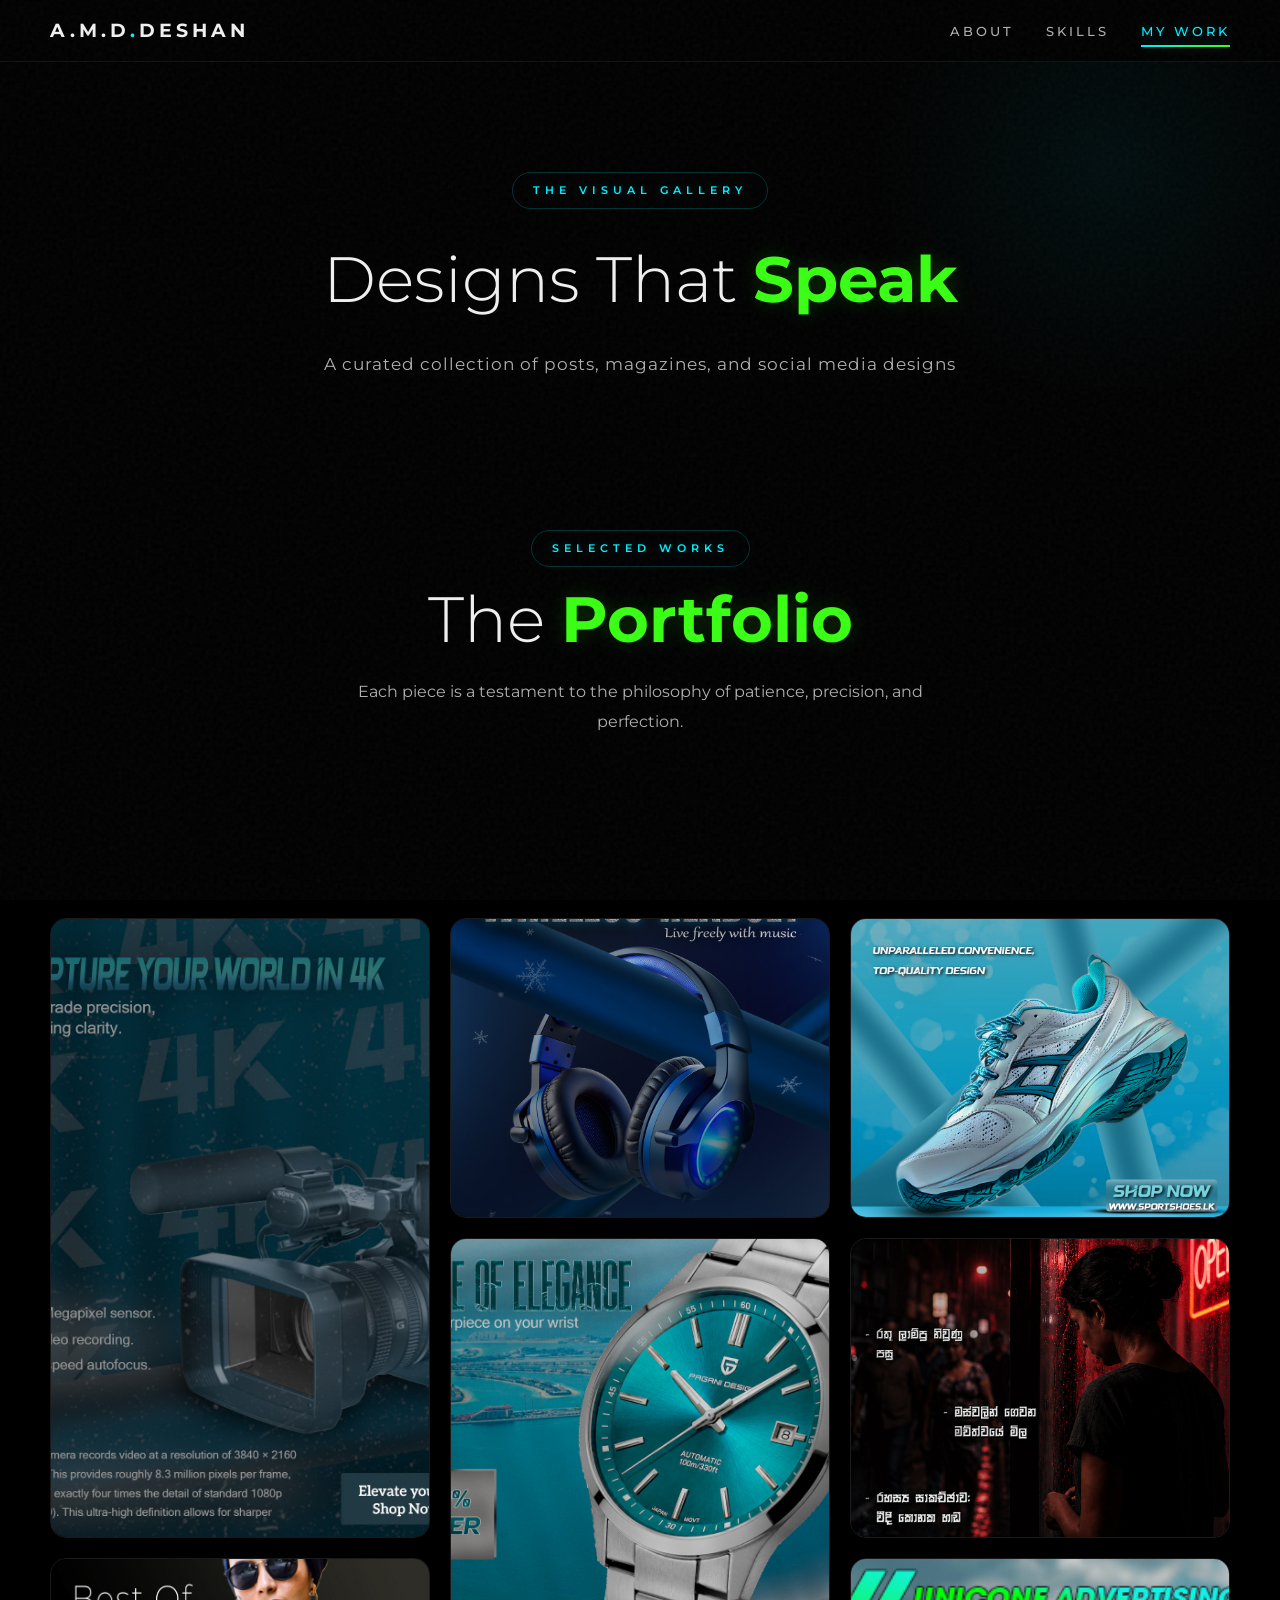
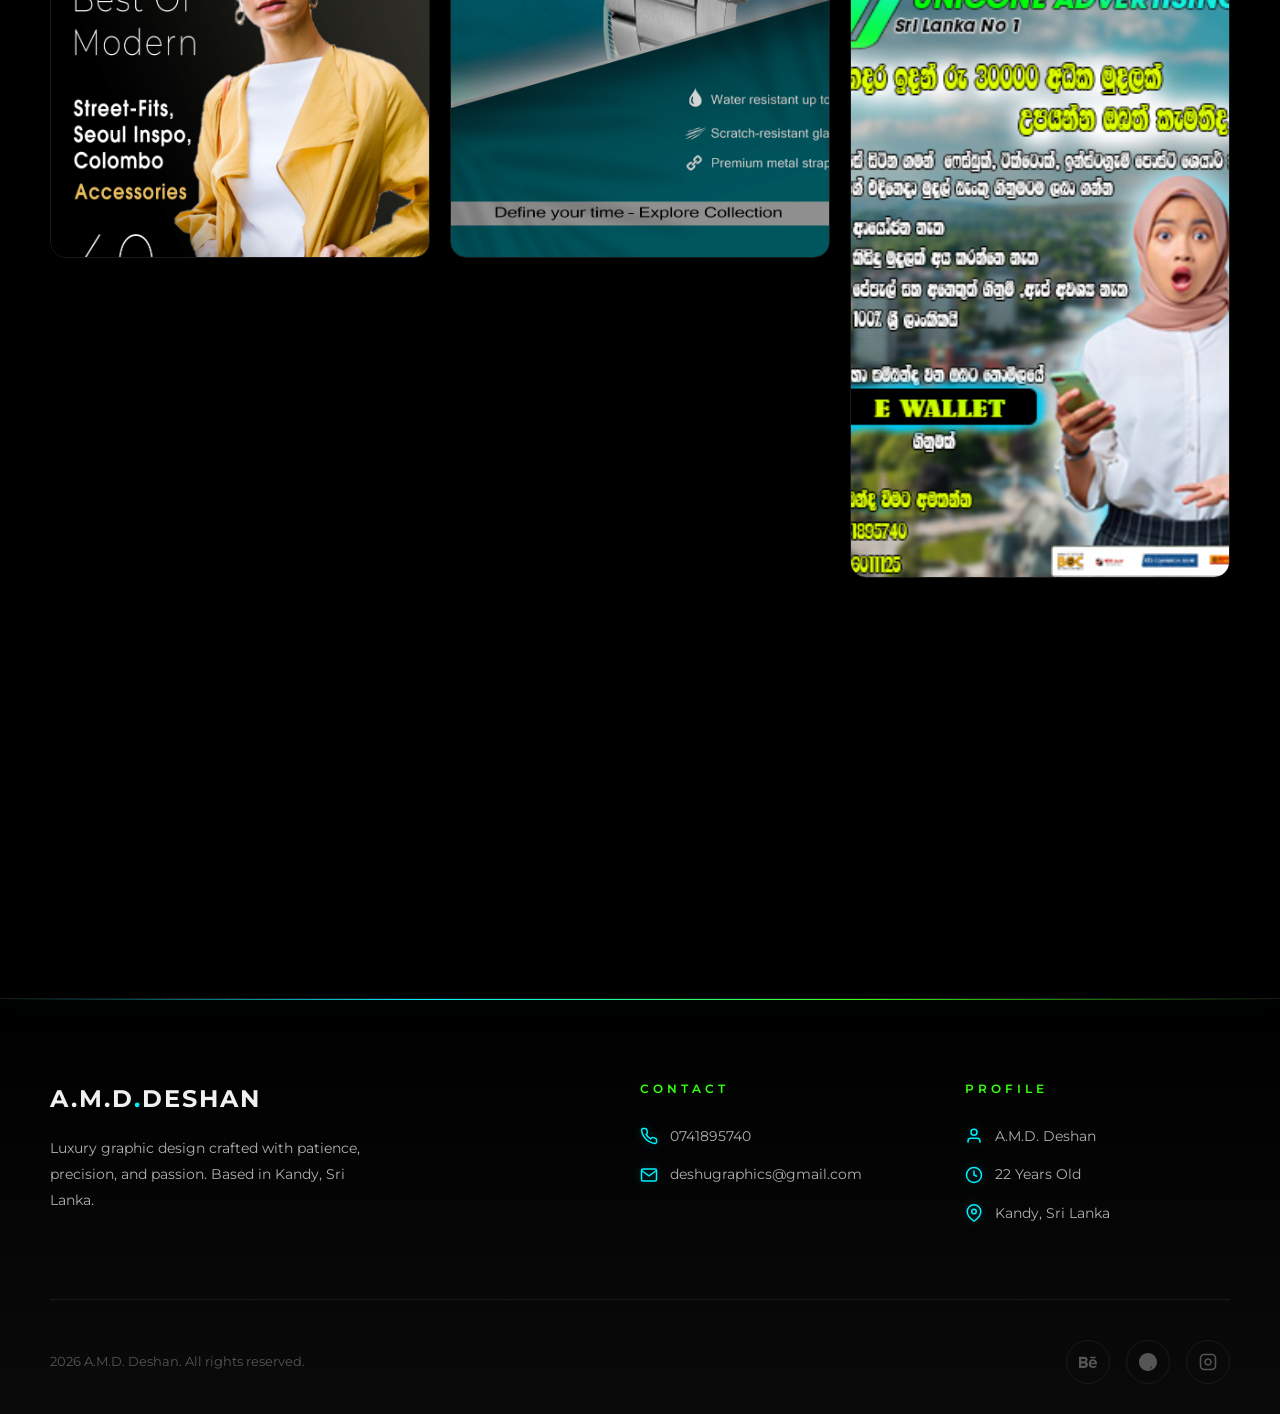
==== commit 460d3499: "Add files via upload" ====
--- a/work.html
+++ b/work.html
@@ -25,7 +25,7 @@
     <div class="gallery-hero-content">
       <span class="section-tag">The Visual Gallery</span>
       <h1>Designs That <strong>Speak</strong></h1>
-      <p>A curated collection of social media posts, banners, and product advertisements</p>
+      <p>A curated collection of posts, magazines, and social media designs</p>
     </div>
   </section>
 
@@ -39,81 +39,99 @@
 
     <div class="gallery-filters reveal">
       <button class="gallery-filter active" data-filter="all">All Works</button>
+      <button class="gallery-filter" data-filter="post">Post</button>
+      <button class="gallery-filter" data-filter="magazine">Magazine</button>
       <button class="gallery-filter" data-filter="social">Social Media</button>
-      <button class="gallery-filter" data-filter="banner">Banners</button>
-      <button class="gallery-filter" data-filter="ads">Product Ads</button>
     </div>
 
     <div class="gallery-grid">
-      <!-- Social Media Posts -->
-      <div class="gallery-item reveal" data-category="social">
-        <div class="gallery-placeholder">
-          <svg viewBox="0 0 24 24" fill="none" stroke="currentColor" stroke-width="1.5"><rect x="3" y="3" width="18" height="18" rx="4"/><circle cx="12" cy="12" r="5"/><circle cx="17.5" cy="6.5" r="1.5" fill="currentColor"/></svg>
-          <span>Social Media Post</span>
-          <span class="placeholder-hint">Replace with your image</span>
-        </div>
-        <div class="gallery-overlay">
-          <h4>Brand Social Campaign</h4>
-          <span class="project-type">Instagram / Facebook</span>
-          <p class="project-desc">Luxury product showcase with premium typography and bold color blocking.</p>
+      <!-- Post — camera.jpg -->
+      <div class="gallery-item reveal" data-category="post">
+        <img src="images/camera.jpg" alt="Camera Product Photography" loading="lazy">
+        <div class="gallery-overlay">
+          <h4>Camera Product Photography</h4>
+          <span class="project-type">Post</span>
+          <p class="project-desc">Premium product photography post with dramatic lighting and cinematic composition.</p>
           <div class="color-palette">
             <span style="background:#1A1A1A;"></span>
-            <span style="background:#002366;"></span>
-            <span style="background:#D4AF37;"></span>
+            <span style="background:#C0A062;"></span>
+            <span style="background:#333333;"></span>
             <span style="background:#F5F5F5;"></span>
           </div>
         </div>
       </div>
 
-      <div class="gallery-item reveal" data-category="social">
-        <div class="gallery-placeholder">
-          <svg viewBox="0 0 24 24" fill="none" stroke="currentColor" stroke-width="1.5"><rect x="3" y="3" width="18" height="18" rx="4"/><circle cx="12" cy="12" r="5"/><circle cx="17.5" cy="6.5" r="1.5" fill="currentColor"/></svg>
-          <span>Social Media Post</span>
-          <span class="placeholder-hint">Replace with your image</span>
-        </div>
-        <div class="gallery-overlay">
-          <h4>Luxury Lifestyle Post</h4>
-          <span class="project-type">Instagram Story</span>
-          <p class="project-desc">Elegant lifestyle brand promotion with cinematic gradients and serif fonts.</p>
+      <!-- Post — headset.jpg -->
+      <div class="gallery-item reveal" data-category="post">
+        <img src="images/headset.jpg" alt="Tech Headset Design" loading="lazy">
+        <div class="gallery-overlay">
+          <h4>Tech Headset Visual</h4>
+          <span class="project-type">Post</span>
+          <p class="project-desc">Bold tech product design with neon accents and sleek modern aesthetics.</p>
           <div class="color-palette">
             <span style="background:#0a0a0a;"></span>
             <span style="background:#00F0FF;"></span>
+            <span style="background:#1a1a1a;"></span>
+            <span style="background:#ffffff;"></span>
+          </div>
+        </div>
+      </div>
+
+      <!-- Post — shoue.jpg -->
+      <div class="gallery-item reveal" data-category="post">
+        <img src="images/shoue.jpg" alt="Footwear Design" loading="lazy">
+        <div class="gallery-overlay">
+          <h4>Footwear Fashion Post</h4>
+          <span class="project-type">Post</span>
+          <p class="project-desc">Fashion-forward footwear design with vibrant energy and street-style appeal.</p>
+          <div class="color-palette">
+            <span style="background:#000000;"></span>
+            <span style="background:#FF3366;"></span>
             <span style="background:#39FF14;"></span>
-            <span style="background:#ffffff;"></span>
-          </div>
-        </div>
-      </div>
-
-      <div class="gallery-item reveal" data-category="social">
-        <div class="gallery-placeholder">
-          <svg viewBox="0 0 24 24" fill="none" stroke="currentColor" stroke-width="1.5"><rect x="3" y="3" width="18" height="18" rx="4"/><circle cx="12" cy="12" r="5"/><circle cx="17.5" cy="6.5" r="1.5" fill="currentColor"/></svg>
-          <span>Social Media Post</span>
-          <span class="placeholder-hint">Replace with your image</span>
-        </div>
-        <div class="gallery-overlay">
-          <h4>Premium Product Showcase</h4>
-          <span class="project-type">Social Media Carousel</span>
-          <p class="project-desc">Multi-slide product launch campaign with consistent visual identity.</p>
+            <span style="background:#FFD700;"></span>
+          </div>
+        </div>
+      </div>
+
+      <!-- Post — watch.jpg -->
+      <div class="gallery-item reveal" data-category="post">
+        <img src="images/watch.jpg" alt="Luxury Watch Ad" loading="lazy">
+        <div class="gallery-overlay">
+          <h4>Luxury Watch Campaign</h4>
+          <span class="project-type">Post</span>
+          <p class="project-desc">Elegant timepiece showcase with dramatic lighting and refined typography.</p>
           <div class="color-palette">
             <span style="background:#000000;"></span>
-            <span style="background:#C0C0C0;"></span>
-            <span style="background:#FF6B35;"></span>
-            <span style="background:#1a1a2e;"></span>
-          </div>
-        </div>
-      </div>
-
-      <!-- Banners -->
-      <div class="gallery-item reveal" data-category="banner">
-        <div class="gallery-placeholder">
-          <svg viewBox="0 0 24 24" fill="none" stroke="currentColor" stroke-width="1.5"><rect x="2" y="4" width="20" height="16" rx="2"/><line x1="2" y1="10" x2="22" y2="10"/></svg>
-          <span>Banner Design</span>
-          <span class="placeholder-hint">Replace with your image</span>
-        </div>
-        <div class="gallery-overlay">
-          <h4>Corporate Web Banner</h4>
-          <span class="project-type">Website Header</span>
-          <p class="project-desc">Clean, corporate hero banner with subtle gradients and modern sans-serif typography.</p>
+            <span style="background:#D4AF37;"></span>
+            <span style="background:#1a1a1a;"></span>
+            <span style="background:#E8E8E8;"></span>
+          </div>
+        </div>
+      </div>
+
+      <!-- Magazine — aharenna.jpg -->
+      <div class="gallery-item reveal" data-category="magazine">
+        <img src="images/aharenna.jpg" alt="Aharenna Magazine Cover" loading="lazy">
+        <div class="gallery-overlay">
+          <h4>Aharenna Magazine Cover</h4>
+          <span class="project-type">Magazine</span>
+          <p class="project-desc">Editorial cover design with bold typography and cultural visual storytelling.</p>
+          <div class="color-palette">
+            <span style="background:#8B0000;"></span>
+            <span style="background:#D4AF37;"></span>
+            <span style="background:#000000;"></span>
+            <span style="background:#ffffff;"></span>
+          </div>
+        </div>
+      </div>
+
+      <!-- Magazine — magazine.jpg -->
+      <div class="gallery-item reveal" data-category="magazine">
+        <img src="images/magazine.jpg" alt="Editorial Magazine Layout" loading="lazy">
+        <div class="gallery-overlay">
+          <h4>Editorial Magazine Layout</h4>
+          <span class="project-type">Magazine</span>
+          <p class="project-desc">Sophisticated editorial spread with refined grid systems and elegant composition.</p>
           <div class="color-palette">
             <span style="background:#1A1A1A;"></span>
             <span style="background:#002366;"></span>
@@ -123,98 +141,66 @@
         </div>
       </div>
 
-      <div class="gallery-item reveal" data-category="banner">
-        <div class="gallery-placeholder">
-          <svg viewBox="0 0 24 24" fill="none" stroke="currentColor" stroke-width="1.5"><rect x="2" y="4" width="20" height="16" rx="2"/><line x1="2" y1="10" x2="22" y2="10"/></svg>
-          <span>Banner Design</span>
-          <span class="placeholder-hint">Replace with your image</span>
-        </div>
-        <div class="gallery-overlay">
-          <h4>Event Promotional Banner</h4>
-          <span class="project-type">Digital Marketing</span>
-          <p class="project-desc">High-impact event banner with bold typography and energetic color palette.</p>
+      <!-- Social Media — unicone.jpg -->
+      <div class="gallery-item reveal" data-category="social">
+        <img src="images/unicone.jpg" alt="Ice Cream Social Post" loading="lazy">
+        <div class="gallery-overlay">
+          <h4>Ice Cream Social Campaign</h4>
+          <span class="project-type">Social Media</span>
+          <p class="project-desc">Fun, vibrant social media post designed to drive engagement and appetite.</p>
+          <div class="color-palette">
+            <span style="background:#FF6B35;"></span>
+            <span style="background:#FFD700;"></span>
+            <span style="background:#00C9A7;"></span>
+            <span style="background:#ffffff;"></span>
+          </div>
+        </div>
+      </div>
+
+      <!-- Social Media — unicone2.jpg -->
+      <div class="gallery-item reveal" data-category="social">
+        <img src="images/unicone2.jpg" alt="Ice Cream Promo Design" loading="lazy">
+        <div class="gallery-overlay">
+          <h4>Ice Cream Promo Series</h4>
+          <span class="project-type">Social Media</span>
+          <p class="project-desc">Part of a cohesive promotional series with bold colors and playful typography.</p>
+          <div class="color-palette">
+            <span style="background:#FF3366;"></span>
+            <span style="background:#00F0FF;"></span>
+            <span style="background:#ffffff;"></span>
+            <span style="background:#2d2d2d;"></span>
+          </div>
+        </div>
+      </div>
+
+      <!-- Social Media — burger.jpg -->
+      <div class="gallery-item reveal" data-category="social">
+        <img src="images/burger.jpg" alt="Burger Social Media Post" loading="lazy">
+        <div class="gallery-overlay">
+          <h4>Burger Social Media Post</h4>
+          <span class="project-type">Social Media</span>
+          <p class="project-desc">High-impact food marketing post with rich textures and mouth-watering composition.</p>
           <div class="color-palette">
             <span style="background:#0F0F0F;"></span>
-            <span style="background:#FF3366;"></span>
-            <span style="background:#39FF14;"></span>
-            <span style="background:#FFD700;"></span>
-          </div>
-        </div>
-      </div>
-
-      <div class="gallery-item reveal" data-category="banner">
-        <div class="gallery-placeholder">
-          <svg viewBox="0 0 24 24" fill="none" stroke="currentColor" stroke-width="1.5"><rect x="2" y="4" width="20" height="16" rx="2"/><line x1="2" y1="10" x2="22" y2="10"/></svg>
-          <span>Banner Design</span>
-          <span class="placeholder-hint">Replace with your image</span>
-        </div>
-        <div class="gallery-overlay">
-          <h4>Brand Identity Banner</h4>
-          <span class="project-type">Marketing Campaign</span>
-          <p class="project-desc">Brand awareness header with cohesive visual language and premium feel.</p>
-          <div class="color-palette">
-            <span style="background:#000000;"></span>
+            <span style="background:#FF6B35;"></span>
             <span style="background:#D4AF37;"></span>
             <span style="background:#1a1a1a;"></span>
-            <span style="background:#f0f0f0;"></span>
-          </div>
-        </div>
-      </div>
-
-      <!-- Product Ads -->
-      <div class="gallery-item reveal" data-category="ads">
-        <div class="gallery-placeholder">
-          <svg viewBox="0 0 24 24" fill="none" stroke="currentColor" stroke-width="1.5"><rect x="2" y="7" width="20" height="14" rx="2" ry="2"/><path d="M16 21V5a2 2 0 0 0-2-2h-4a2 2 0 0 0-2 2v16"/></svg>
-          <span>Product Ad</span>
-          <span class="placeholder-hint">Replace with your image</span>
-        </div>
-        <div class="gallery-overlay">
-          <h4>Luxury Product Advertisement</h4>
-          <span class="project-type">Product Launch</span>
-          <p class="project-desc">Premium product ad with dramatic lighting effects and sophisticated layout.</p>
-          <div class="color-palette">
-            <span style="background:#000000;"></span>
-            <span style="background:#8B0000;"></span>
-            <span style="background:#D4AF37;"></span>
-            <span style="background:#ffffff;"></span>
-          </div>
-        </div>
-      </div>
-
-      <div class="gallery-item reveal" data-category="ads">
-        <div class="gallery-placeholder">
-          <svg viewBox="0 0 24 24" fill="none" stroke="currentColor" stroke-width="1.5"><rect x="2" y="7" width="20" height="14" rx="2" ry="2"/><path d="M16 21V5a2 2 0 0 0-2-2h-4a2 2 0 0 0-2 2v16"/></svg>
-          <span>Product Ad</span>
-          <span class="placeholder-hint">Replace with your image</span>
-        </div>
-        <div class="gallery-overlay">
-          <h4>E-Commerce Product Poster</h4>
-          <span class="project-type">Online Store</span>
-          <p class="project-desc">Conversion-focused e-commerce design with clear hierarchy and compelling CTAs.</p>
-          <div class="color-palette">
-            <span style="background:#0a0a0a;"></span>
-            <span style="background:#00C9A7;"></span>
-            <span style="background:#ffffff;"></span>
-            <span style="background:#2d2d2d;"></span>
-          </div>
-        </div>
-      </div>
-
-      <div class="gallery-item reveal" data-category="ads">
-        <div class="gallery-placeholder">
-          <svg viewBox="0 0 24 24" fill="none" stroke="currentColor" stroke-width="1.5"><rect x="2" y="7" width="20" height="14" rx="2" ry="2"/><path d="M16 21V5a2 2 0 0 0-2-2h-4a2 2 0 0 0-2 2v16"/></svg>
-          <span>Product Ad</span>
-          <span class="placeholder-hint">Replace with your image</span>
-        </div>
-        <div class="gallery-overlay">
-          <h4>Premium Brand Promotion</h4>
-          <span class="project-type">Brand Awareness</span>
-          <p class="project-desc">High-end brand promotion with elegant composition and refined color grading.</p>
-          <div class="color-palette">
-            <span style="background:#000000;"></span>
-            <span style="background:#B8860B;"></span>
-            <span style="background:#1a1a1a;"></span>
-            <span style="background:#E8E8E8;"></span>
+          </div>
+        </div>
+      </div>
+
+      <!-- Social Media — biriyani.jpg -->
+      <div class="gallery-item reveal" data-category="social">
+        <img src="images/biriyani.jpg" alt="Biriyani Social Media Post" loading="lazy">
+        <div class="gallery-overlay">
+          <h4>Biriyani Food Campaign</h4>
+          <span class="project-type">Social Media</span>
+          <p class="project-desc">Cultural food branding post with warm tones and authentic visual storytelling.</p>
+          <div class="color-palette">
+            <span style="background:#8B4513;"></span>
+            <span style="background:#DAA520;"></span>
+            <span style="background:#2E8B57;"></span>
+            <span style="background:#ffffff;"></span>
           </div>
         </div>
       </div>
